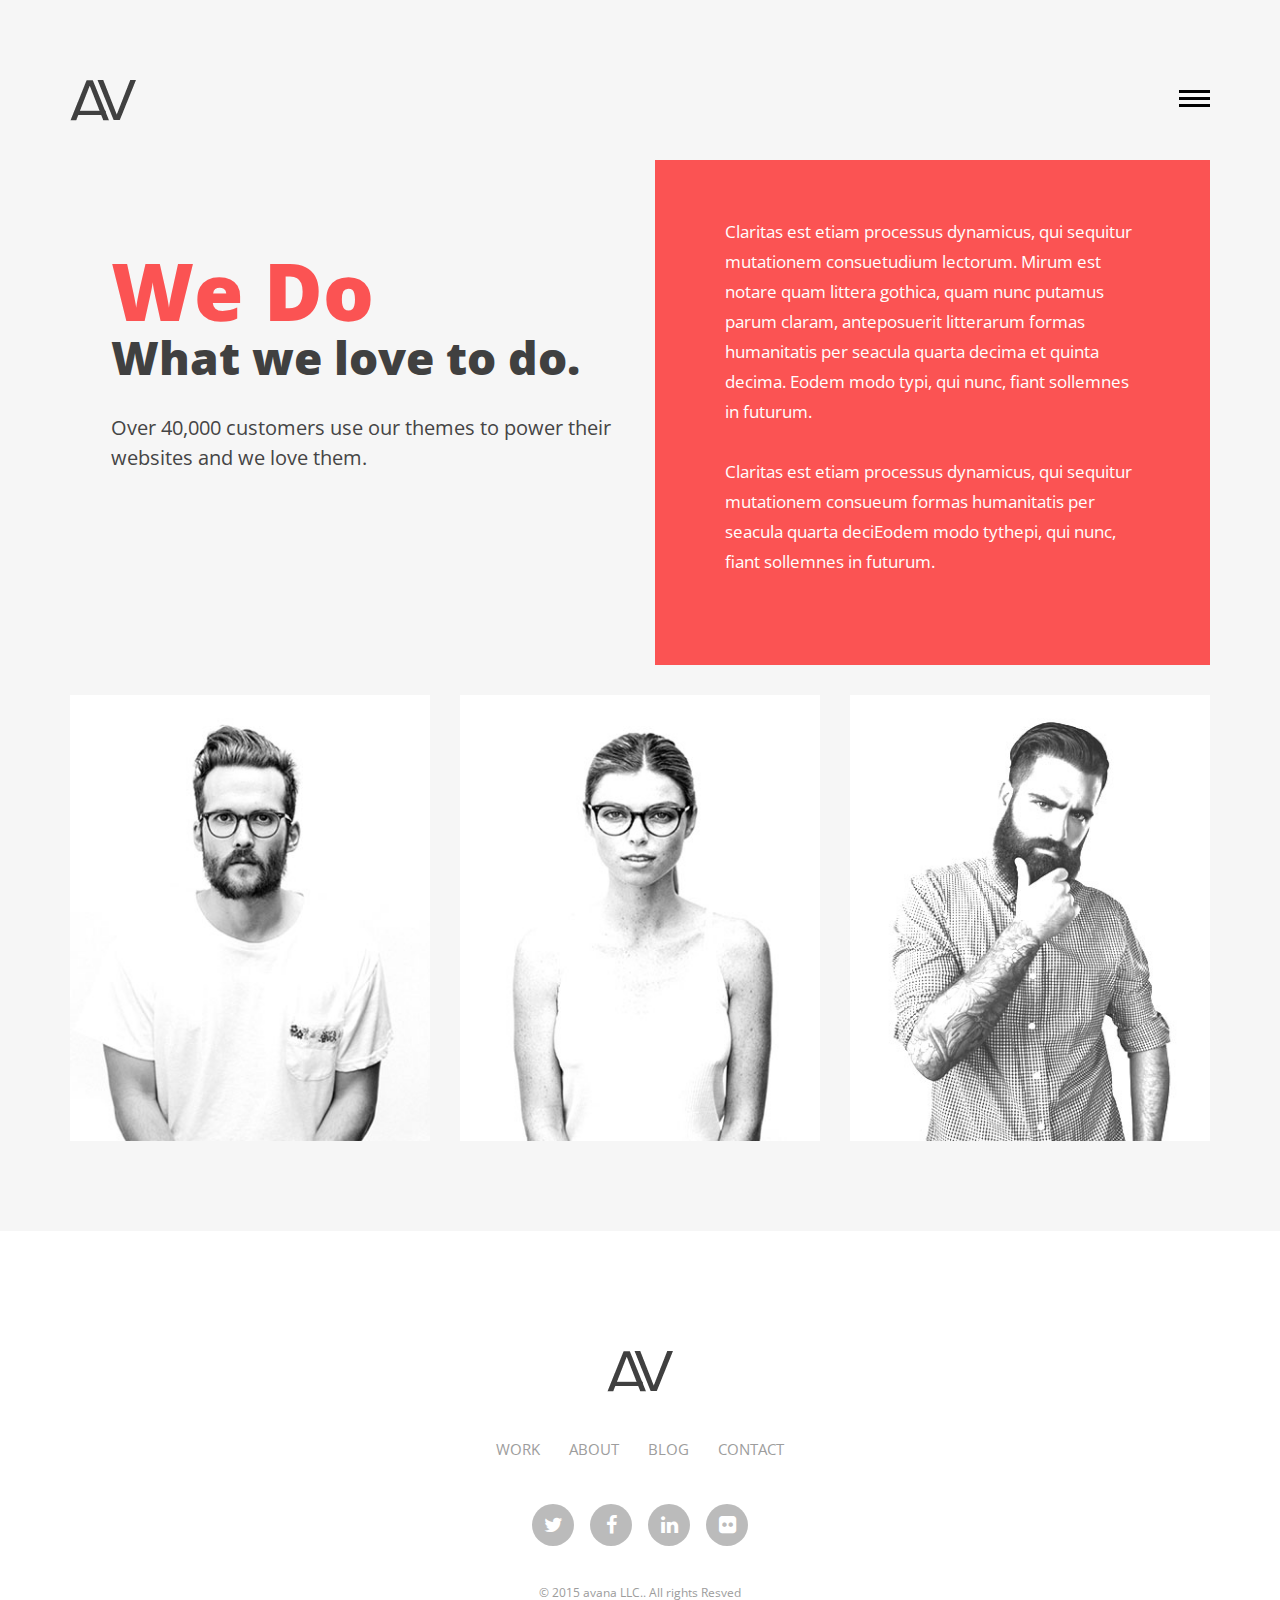
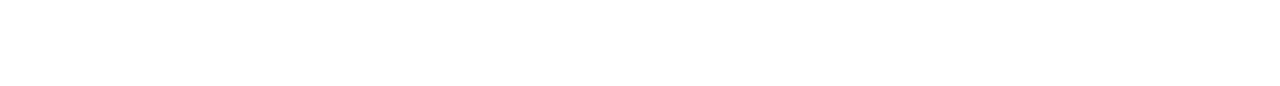
==== about.html @ 8146cd2e "first commit" ====
<!DOCTYPE HTML>

 <html>

    <head>

    	<meta name="viewport" content="width=device-width, initial-scale=1, maximum-scale=1" />

        <meta charset="utf-8">

        <!-- Description, Keywords and Author -->

        <meta name="description" content="">

        <meta name="author" content="">

        

        <title>:: avana LLC | About ::</title>

		<link rel="shortcut icon" href="images/favicon.ico" type="image/x-icon">



        <!-- style -->

        <link href="css/style.css" rel="stylesheet" type="text/css">

        <!-- style -->

        <!-- bootstrap -->

        <link href="css/bootstrap.min.css" rel="stylesheet" type="text/css">

        <!-- responsive -->

        <link href="css/responsive.css" rel="stylesheet" type="text/css">

        <!-- font-awesome -->

        <link href="css/fonts.css" rel="stylesheet" type="text/css">

        <link href="css/font-awesome.min.css" rel="stylesheet" type="text/css">

        <!-- font-awesome -->

        

	</head>



    <body>

    

    	<!-- header -->

        	<header role="header">

            	<div class="container">

                	<!-- logo -->

                    	<h1>

                        	<a href="index.html" title="avana LLC"><img src="images/logo.png" title="avana LLC" alt="avana LLC"/></a>

                        </h1>

                    <!-- logo -->

                    <!-- nav -->

                    <nav role="header-nav" class="navy">

                        <ul>

                            <li><a href="index.html" title="Work">Work</a></li>

                            <li class="nav-active"><a href="about.html" title="About">About</a></li>

                            <li><a href="blog.html" title="Blog">Blog</a></li>

                            <li><a href="contact.html" title="Contact">Contact</a></li>

                        </ul>

                    </nav>

                    <!-- nav -->

                </div>

            </header>

        <!-- header -->

        <!-- main -->

        <main role="main-inner-wrapper" class="container">

        	

            <div class="row">

            

            	<section class="col-xs-12 col-sm-6 col-md-6 col-lg-6 ">

                	<article role="pge-title-content">

                    	<header>

                        	<h2><span>We Do</span> What we love to do.</h2>

                        </header>

                        <p>Over 40,000 customers use our themes to power their websites and we love them.</p>

                    </article>

                </section>

                

                <section class="col-xs-12 col-sm-6 col-md-6 col-lg-6">

                	<article class="about-content">

                    	<p>Claritas est etiam processus dynamicus, qui sequitur mutationem consuetudium lectorum. Mirum est notare quam littera gothica, quam nunc putamus parum claram, anteposuerit litterarum formas humanitatis per seacula quarta decima et quinta decima. Eodem modo typi, qui nunc, fiant sollemnes in futurum.</p>

                        <p>Claritas est etiam processus dynamicus, qui sequitur mutationem consueum formas humanitatis per seacula quarta deciEodem modo tythepi, qui nunc, fiant sollemnes in futurum.</p>

                    </article>

                </section>

                

                <div class="clearfix"></div>

                

                <!-- thumbnails -->

                	<div class="thumbnails-pan">

                    	<section class="col-xs-12 col-sm-4 col-md-4 col-lg-4 ">

                        	<figure>

                            	<img src="images/about-images/about-image-1.jpg" class="img-responsive"/>

                            	<figcaption>

                                	<h3>John Doe</h3>

                                    <h5>The designer</h5>

                                </figcaption>

                            </figure>

                        </section>

                        <section class="col-xs-12 col-sm-4 col-md-4 col-lg-4 ">

                        	<figure>

                            	<img src="images/about-images/about-image-2.jpg" class="img-responsive"/>

                            	<figcaption>

                                	<h3>kristy Roan</h3>

                                    <h5>The Manager</h5>

                                </figcaption>

                            </figure>

                        </section>

                        <section class="col-xs-12 col-sm-4 col-md-4 col-lg-4 ">

                        	<figure>

                            	<img src="images/about-images/about-image-3.jpg" class="img-responsive"/>

                            	<figcaption>

                                	<h3>Jason takas</h3>

                                    <h5>The Founder</h5>

                                </figcaption>

                            </figure>

                        </section>

                        

                     

                    </div>

                <!-- thumbnails -->

                

                

            </div>

        </main>

    	<!-- main -->

        <!-- footer -->

        <footer role="footer">

            <!-- logo -->

                <h1>

                    <a href="index.html" title="avana LLC"><img src="images/logo.png" title="avana LLC" alt="avana LLC"/></a>

                </h1>

            <!-- logo -->

            <!-- nav -->

            <nav role="footer-nav">

            	<ul>

                	<li><a href="index.html" title="Work">Work</a></li>

                    <li><a href="about.html" title="About">About</a></li>

                    <li><a href="blog.html" title="Blog">Blog</a></li>

                    <li><a href="contact.html" title="Contact">Contact</a></li>

                </ul>

            </nav>

            <!-- nav -->

            <ul role="social-icons">

            	<li><a href="#"><i class="fa fa-twitter" aria-hidden="true"></i></a></li>

                <li><a href="#"><i class="fa fa-facebook" aria-hidden="true"></i></a></li>

                <li><a href="#"><i class="fa fa-linkedin" aria-hidden="true"></i></a></li>

                <li><a href="#"><i class="fa fa-flickr" aria-hidden="true"></i></a></li>

            </ul>

            <p class="copy-right">&copy; 2015  avana LLC.. All rights Resved</p>

        </footer>

        <!-- footer -->

    

        <!-- jQuery (necessary for Bootstrap's JavaScript plugins) -->

        <script src="js/jquery.min.js" type="text/javascript"></script>

        <!-- custom -->

		<script src="js/nav.js" type="text/javascript"></script>

        <script src="js/custom.js" type="text/javascript"></script>

        <!-- Include all compiled plugins (below), or include individual files as needed -->

        <script src="js/bootstrap.min.js" type="text/javascript"></script>

        <!-- jquery.countdown -->

        <script src="js/html5shiv.js" type="text/javascript"></script>

    </body>

</html>
---- css/style.css ----
/*

	Theme Name: avana LLC

	Template URI: 

	Description: 

	Author:

	Author URI: 

	License: 

	License URI:

	Version: 1.0

	

	1. Body style

	2. Header

	3. Main

	4. Footer

	5. About

	

*/

@import url(https://fonts.googleapis.com/css?family=Open+Sans:400,300,300italic,400italic,600,600italic,700,700italic,800,800italic);

html {

	-ms-text-size-adjust: 100%;

	-webkit-text-size-adjust: 100%;

}

*, *:before, *:after {

	-webkit-box-sizing: border-box;

	-moz-box-sizing: border-box;

	box-sizing: border-box;

}

input, textarea {

	-webkit-appearance: none;

	-webkit-border-radius: 0;

}

button, html input[type="button"],/* 1 */ input[type="reset"], input[type="submit"] {

	-webkit-appearance: button;

	cursor: pointer;

 *overflow:visible;

}

body, img,.commentys-form input[type="text"],.commentys-form input[type="email"],.commentys-form input[type="url"],.commentys-form textarea {

	transition: all .2s linear;

	-o-transition: all .2s linear;

	-moz-transition: all .2s linear;

	-webkit-transition: all .2s linear;

}

html, body, div, span, object, iframe, h1, h2, h3, h4, h5, h6, p, blockquote, pre, abbr, address, cite, code, del, dfn, em, img, ins, kbd, q, samp, small, strong, sub, sup, var, b, i, dl, dt, dd, ol, ul, li, fieldset, form, label, legend, table, caption, tbody, tfoot, thead, tr, th, td, article, aside, canvas, details, figcaption, figure, footer, header, hgroup, menu, nav, section, summary, time, mark, audio, video, input, main {

	-webkit-box-sizing: border-box;

	-moz-box-sizing: border-box;

	box-sizing: border-box;

	margin: 0;

	padding: 0;

	vertical-align: baseline;

	border: 0;

	outline: 0;

}

article, aside, details, figcaption, figure, footer, header, hgroup, menu, nav, section, img, main {

	display: block

}

audio, canvas, video {

	display: inline-block;

 *display:inline;

 *zoom:1

}

blockquote:before, blockquote:after, q:before, q:after {

	content: '';

	content: none;

}

.clear {

	clear: both;

	line-height: 0;

	height: 0;

}

a {

	text-decoration: none;

	outline: none;

	color: #010101;

	transition-delay: 0s;

	transition-duration: 0.6s;

	transition-property: all;

	transition-timing-function: ease;

}

a:focus, img:focus, button:focus, .btn:focus {outline: none;}

::-moz-selection {background-color:#fb5353;color:#fff;text-shadow:none;}

::selection {background-color: #fb5353;color: #fff;text-shadow: none;}

@font-face {font-family: 'Open Sans', sans-serif;}

/*===== Header ===*/

header[role="header"]{ padding-top:80px; padding-bottom:39px}

header[role="header"] h1{ padding:0; margin:0}

header[role="header"] h1 > a{ max-width:66px; display:block; float:left}

header[role="header"] nav{ padding-top:10px;transition-delay: 0s;

transition-duration: 0.6s;transition-property: all;transition-timing-function: ease;}

header[role="header"] nav ul{ display:none; position: fixed; z-index:60; text-align:center; width:100%; height:100%; top:0; left:0; right:0; background-color:rgba(255,255,255,0.8); padding:0; margin:0; padding-top:199px;}

header[role="header"] nav ul > li{ font-weight:800; font-size:42px; display:block}

header[role="header"] nav ul > li > a{ display:block; line-height:72px; color:#404040}

header[role="header"] nav ul > li:hover a,header[role="header"] nav ul > li.nav-active a{ text-decoration:none; color:#fb5353}

header[role="header"] nav #menu-button {width: 31px;font-size: 0;float: right;height: 19px;position: relative; z-index:70;

-webkit-transform: rotate(0deg);-moz-transform: rotate(0deg);-o-transform: rotate(0deg);transform: rotate(0deg);-webkit-transition: .5s ease-in-out;-moz-transition: .5s ease-in-out;-o-transition: .5s ease-in-out;transition: .5s ease-in-out;cursor: pointer;}

header[role="header"] nav #menu-button span {display: block;position: absolute;z-index: 60;height: 3px;

width: 100%;background: #111111;opacity: 1;left: 0;

-webkit-transform: rotate(0deg);-moz-transform: rotate(0deg);-o-transform: rotate(0deg);

transform: rotate(0deg);-webkit-transition: .25s ease-in-out;-moz-transition: .25s ease-in-out;-o-transition: .25s ease-in-out;transition: .25s ease-in-out;}

header[role="header"] nav #menu-button span {background: #010101;}

header[role="header"] nav #menu-button span:nth-child(1) {top:0px;}

header[role="header"] nav #menu-button span:nth-child(2) {top:7px;}

header[role="header"] nav #menu-button span:nth-child(3) {top:14px;}

header[role="header"] nav #menu-button.open span:nth-child(1) {top: 10px;

-webkit-transform: rotate(135deg);-moz-transform: rotate(135deg);-o-transform: rotate(135deg);transform: rotate(135deg);}

header[role="header"] nav #menu-button.open span:nth-child(2) {opacity: 0;left: -60px;}

header[role="header"] nav #menu-button.open span:nth-child(3) {top: 10px;

-webkit-transform: rotate(-135deg);-moz-transform: rotate(-135deg);-o-transform: rotate(-135deg);transform: rotate(-135deg);}

/*===== main ===*/

main[role="main-home-wrapper"],main[role="main-inner-wrapper"] { padding-bottom:90px}

main[role="main-home-wrapper"] article[role="pge-title-content"],main[role="main-inner-wrapper"] article[role="pge-title-content"]{ padding-left:41px}

main[role="main-home-wrapper"] article[role="pge-title-content"] header,main[role="main-inner-wrapper"] article[role="pge-title-content"] header{ padding-bottom:19px; padding-top:83px}

main[role="main-home-wrapper"] article[role="pge-title-content"] header h2,main[role="main-inner-wrapper"] article[role="pge-title-content"] header h2{ font-size:46px; line-height:53px; color:#404040; font-weight:800}

main[role="main-home-wrapper"] article[role="pge-title-content"] header h2 span,main[role="main-inner-wrapper"] article[role="pge-title-content"] header h2 span{ display:block; font-size:80px; color:#fb5353; padding-bottom:15px}

main[role="main-home-wrapper"] article[role="pge-title-content"] p,main[role="main-inner-wrapper"] article[role="pge-title-content"] p{ font-size:20px; line-height:30px; color:#454545}

/*===== footer ===*/

footer[role="footer"]{ background-color:#FFF; padding-top:100px; padding-bottom:77px}

footer[role="footer"] > h1 a{ margin:0 auto; display:block; max-width:66px;}

footer[role="footer"] nav{ padding-top:37px; padding-bottom:43px}

footer[role="footer"] nav > ul{ text-align:center; padding:0; margin:0}

footer[role="footer"] nav > ul > li{ display: inline-block; text-transform:uppercase; font-size:15px; margin:0 13px}

footer[role="footer"] nav > ul > li > a{ color:#9d9d9d}

footer[role="footer"] nav > ul > li:hover a{ text-decoration:none; color:#fb5353}

footer[role="footer"] ul[role="social-icons"]{ padding:0; margin:0; text-align:center; padding-bottom:40px;}

footer[role="footer"] ul[role="social-icons"] > li{ display: inline-block; margin:0 6.5px}

footer[role="footer"] ul[role="social-icons"] > li > a{ display:block; width:42px; height:42px; background-color:#bbbbbb; color:#FFF; line-height:42px; font-size:20px; border-radius:100%; text-align:center}

footer[role="footer"] ul[role="social-icons"] > li:hover a{ background-color:#fb5353}

footer[role="footer"] .copy-right{ text-align:center; display:block; font-size:12px; line-height:13px; color:#9c9c9c}

/*===== About ===*/

main[role="main-inner-wrapper"] .about-content{ background-color:#fb5353; padding-top:57px; padding-left:70px; padding-right:67px; padding-bottom:58px}

main[role="main-inner-wrapper"] .about-content p{ font-size:17px; line-height:30px; color:#FFF; padding-bottom:20px}

main[role="main-inner-wrapper"] .thumbnails-pan{ padding-top:30px}

main[role="main-inner-wrapper"] .thumbnails-pan section figure{ background-color:#FFF; position:relative; overflow:hidden; cursor:pointer}

main[role="main-inner-wrapper"] .thumbnails-pan section figure,main[role="main-inner-wrapper"] .thumbnails-pan section figure, img,main[role="main-inner-wrapper"] .thumbnails-pan section figure figcaption,section.blog-content figure,section.blog-content figure img,section.blog-content  article{transition-delay: 0s;transition-duration: 0.6s;transition-property: all;transition-timing-function: ease;}

main[role="main-inner-wrapper"] .thumbnails-pan section figure figcaption{ position:absolute; bottom:-50%; left:0; right:0; background-color:#fb5353; margin:0 69px; text-align:center; color:#FFF; padding-top:16px; padding-bottom:27px}

main[role="main-inner-wrapper"] .thumbnails-pan section figure figcaption h3{ font-size:21px; line-height:22px; font-weight:300}

main[role="main-inner-wrapper"] .thumbnails-pan section figure figcaption h5{ text-transform:uppercase; font-size:13px; line-height:14px; font-weight:bold}

main[role="main-inner-wrapper"] .thumbnails-pan section figure:hover,section.blog-content:hover article{ background-color:#fb5353; color:#FFF}

main[role="main-inner-wrapper"] .thumbnails-pan section figure:hover img,section.blog-content:hover figure img{-webkit-transform: scale3d(1.08,1.08,2);transform: scale3d(1.08,1.08,2); opacity:0.5}

main[role="main-inner-wrapper"] .thumbnails-pan section figure:hover figcaption{ bottom:0;}

/*===== Blog ===*/

article[role="pge-title-content"].blog-header{ padding-bottom:218px}

section.blog-content{ margin-bottom:29px}

section.blog-content figure{ overflow:hidden; position:relative;background-color: rgba(255,255,255,0.4); cursor:pointer}

section.blog-content figure .post-date{ text-align:center; color:#FFF; font-weight:800; font-size:14px; line-height:18px; text-transform:uppercase; display:block; background-color:#fb5353; width:130px; height:130px; position:absolute; left:0; top:0; padding-top:41px; z-index:50}

section.blog-content figure .post-date span{ font-size:50px; line-height:35px; display:block}

section.blog-content  article{ font-size:21px; line-height:30px; color:#FFF;  font-weight:800; color:#343434; padding-left:42px; padding-top:33px; padding-bottom:31px;}

section.blog-content:hover figure img{ opacity:0.5}

/*===== Contact ===*/

article[role="pge-title-content"].contact-header{ padding-bottom:218px}

article[role="pge-title-content"].contact-header p a{ color:#343434; padding-right:34px}

article[role="pge-title-content"].contact-header p a:hover{color:#fb5353; text-decoration:none}

.demo-wrapper {width: 100%;margin: 0 auto;height:499px;}

#surabaya {width: 100%;height: 100%;}

.error_message{ color:#e84d49}

#success_page h3,#success_page p{color:#60ca6f }

.contat-from-wrapper{ padding:0 69px; margin-top:108px}

.contat-from-wrapper input[type="text"],.contat-from-wrapper input[type="email"],.contat-from-wrapper textarea{ width:100%; display:block; outline:none; border-bottom:1px solid #bbbbbb; background-color:inherit; color:#404040; font-size:21px; line-height:23px; padding-bottom:24px}

.contat-from-wrapper input[type="text"]:focus,.contat-from-wrapper input[type="email"]:focus,.contat-from-wrapper textarea:focus{ border-bottom-color:#9f9e9e}

.contat-from-wrapper form ::-webkit-input-placeholder { color:#404040; }

.contat-from-wrapper form ::-moz-placeholder { color:#404040; } /* firefox 19+ */

.contat-from-wrapper form :-ms-input-placeholder { color:#404040; } /* ie */

.contat-from-wrapper form input:-moz-placeholder { color:#404040; }

.contat-from-wrapper textarea{ border-bottom:1px solid #bbbbbb; border-left:none; border-right:none; border-top:none; height:77px; margin-top:56px}

.contat-from-wrapper input[type="submit"]{ display:block; border:none; outline:none; width:200px; line-height:60px; text-transform:uppercase; font-size:21px; color:#FFF; font-weight:800; letter-spacing:2px; background-color:#e84d49; margin:41px auto; margin-bottom:0}

.contat-from-wrapper input[type="submit"]:hover{background-color:#f8524e}

/*== Work Details ==*/

.work-details,.blog-details{ padding:0 69px; margin-top:73px}

.work-details header h2{ color:#343434; font-size:36px; font-weight:800}

.work-details header a{ display:inline-block; color:#fb5353; font-size:18px;font-weight:800;padding-top:3px}

.work-details header a i{ color:#0d0d0d; padding-left:10px}

.work-details header a:hover{ color:#0d0d0d; text-decoration:none}

.work-details header a:hover i{ color:#fb5353}

.work-details p{ font-size:16px; color:#666666; line-height:30px; margin-bottom:20px; font-weight:300}

.work-details p strong{ font-weight:800}

.work-images{ margin-top:46px}

.work-images li{ margin-bottom:50px}

/*== Blog Details ==*/

.bog-header { padding-bottom:62px}

.bog-header h3,.comments-pan h3,.commentys-form h4{ color:#404040;font-weight:800; padding-bottom:24px; display:block}

.bog-header h3 span{ color:#fb5353}

.bog-header h2{ font-size:36px; font-weight:normal}

.blog-details .enter-content{ margin-top:62px}

.blog-details .enter-content p{ font-size:16px; line-height:30px; font-weight:300; margin-bottom:23px}

.comments-pan{border-top:2px solid #dedede; padding-top:15px}

.comments-pan h3{border-bottom:2px solid #dedede; padding-bottom:34px; margin-bottom:52px}

.comments-reply,.reply-pan{ padding:0; margin:0; list-style:none}

.comments-reply li{ display:block; border-bottom:2px solid #dedede; overflow:hidden; padding-bottom:51px; margin-bottom:39px}

.comments-reply li figure{ float:left; width:70px; background-color:#000}

.comments-reply li section{ float:left; padding-left:30px; font-size:16px; line-height:30px; font-weight:300; color:#343434;width: 92%;}

.comments-reply li section .date-pan{ font-size:14px; line-height:18px; padding-bottom:25px}

.comments-reply li section h4{font-weight:800; color:#404040; font-size:21px; margin-bottom:6px; margin-top:0}

.comments-reply li section h4 a{ font-size:16px; color:#fb5353;font-weight:400; display:inline-block; padding-left:20px}

.reply-pan{ clear:both; display:block; margin-left:100px;padding-top:39px }

.reply-pan li{ border-bottom:none;border-top:2px solid #dedede; padding-bottom:0; margin-bottom:0;padding-top:38px;}

.commentys-form h4{ font-size:24px}

.commentys-form form{ margin-top:30px}

.commentys-form input[type="text"],.commentys-form input[type="email"],.commentys-form input[type="url"],.commentys-form textarea{ font-size:21px; line-height:22px; color:#404040; padding-bottom:26px; border-bottom:2px solid #bbbbbb; width:100%; display:block; border-left:none; border-right:none; border-top:none; background-color:transparent; outline:none}

.commentys-form textarea{ margin-top:57px}

.commentys-form input[type="text"]:focus,.commentys-form input[type="email"]:focus,.commentys-form input[type="url"]:focus,.commentys-form textarea:focus{ border-bottom-color:#000}

.commentys-form input[type="button"]{ padding:0 36px; text-transform:uppercase; display:inline-block; font-size:21px; line-height:60px; color:#FFF; font-weight: bold; text-align:center; border:none; outline:none; background-color:#fb5353; margin-top:50px}

.commentys-form input[type="button"]:hover{ background-color:#ff5c5c}
---- css/responsive.css ----
/* md */
@media (min-width: 992px) and (max-width: 1199px) {
	.comments-reply li section{ width:88%}
}
/* sm */
@media (min-width: 768px) and (max-width: 991px) {
	header[role="header"]{ padding:8% 0;}
	header[role="header"] nav ul{ padding-top:10%}
	main[role="main-home-wrapper"] article[role="pge-title-content"],main[role="main-inner-wrapper"] article[role="pge-title-content"]{ padding-left:0}
	main[role="main-home-wrapper"] article[role="pge-title-content"] header,main[role="main-inner-wrapper"] article[role="pge-title-content"] header{ padding-top:0}
	main[role="main-home-wrapper"] article[role="pge-title-content"] header h2,main[role="main-inner-wrapper"] article[role="pge-title-content"] header h2{ font-size:34px}
	main[role="main-home-wrapper"] article p br{ display:none}
	footer[role="footer"]{ padding:30px 0}
	footer[role="footer"] nav{ padding:15px 0}
	main[role="main-inner-wrapper"] .about-content{ padding:5%}
	main[role="main-inner-wrapper"] .thumbnails-pan section figure figcaption{ margin:0 10%}
	section.blog-content figure .post-date{ padding-top:20px; height:100px; width:100px}
	article.contact-header[role="pge-title-content"] p a{padding-right:10px}
	.contat-from-wrapper{ margin-top:10px; padding:0 15px}
	.grid-lod li{ width:100% !important; position:static !important; display:inline-block}
	.grid-lod li img{ width:100%}
	.work-details,.blog-details{ padding:0; margin-top:0}
	.comments-reply li section{ width:88%}
}
/* xs */
@media (max-width: 767px) {
	header[role="header"]{ padding:8% 0;}
	header[role="header"] nav ul{ padding-top:10%}
	header[role="header"] nav ul > li{ font-size:30px}
	header[role="header"] nav ul > li > a{ line-height:55px}
	main[role="main-home-wrapper"] article[role="pge-title-content"],main[role="main-inner-wrapper"] article[role="pge-title-content"]{ padding-left:0}
	main[role="main-home-wrapper"] article[role="pge-title-content"] header,main[role="main-inner-wrapper"] article[role="pge-title-content"] header{ padding-top:10px}
	main[role="main-home-wrapper"] article[role="pge-title-content"] header h2,main[role="main-inner-wrapper"] article[role="pge-title-content"] header h2{ font-size:47px}
	main[role="main-home-wrapper"] article[role="pge-title-content"] header h2 span, main[role="main-inner-wrapper"] article[role="pge-title-content"] header h2 span{ font-size:60px;}
	main[role="main-home-wrapper"] article{ padding-bottom:30px}
	main[role="main-home-wrapper"] article p br{ display:none}
	footer[role="footer"]{ padding:40px 0}
	footer[role="footer"] nav{ padding:15px 0}
	main[role="main-inner-wrapper"] .about-content{ padding:5%}
	main[role="main-inner-wrapper"] .thumbnails-pan section figure{ margin-bottom:20px}
	article[role="pge-title-content"].blog-header,article[role="pge-title-content"].contact-header{ padding-bottom:30px}
	section.blog-content figure .post-date{ padding-top:20px; height:100px; width:100px}
	section.blog-content article{ padding:2% 5%; font-size:18px; line-height:24px;font-family: 'proxima_nova_cn_rgregular';}
	article.contact-header[role="pge-title-content"] p a{ font-size:18px; padding-right:10px}
	.contat-from-wrapper{ margin-top:10px; padding:0 15px}
	.contat-from-wrapper input[type="text"], .contat-from-wrapper input[type="email"]{ margin-bottom:20px}
	.contat-from-wrapper textarea{ margin-top:0}
	.work-details,.blog-details{ padding:0; margin-top:0}
	.work-images{ margin-top:0}
	.work-images li{ margin-bottom:0; width:100%}
	.work-images li figcaption h2{ font-size:18px;}
	.grid-lod li{ width:100% !important; position:static !important}
	.bog-header h3, .comments-pan h3, .commentys-form h4{ padding-bottom:0}
	.bog-header h2{ font-size:18px; line-height:26px}
	.bog-header{ padding-bottom:20px}
	.blog-details .enter-content{ margin-top:10px}
	.blog-details .enter-content p,.comments-reply li section{ font-size:14px; line-height:26px}
	.comments-pan h3{ padding-bottom:20px; margin-top:0}
	.comments-reply li section{ float:none; width:auto; padding-left:0}
	.comments-reply li figure{ margin-right:20px}
	.reply-pan{ margin-left:20px}
	.commentys-form input[type="text"], .commentys-form input[type="email"], .commentys-form input[type="url"], .commentys-form textarea{ margin-bottom:20px}
	.commentys-form textarea{ margin-top:0; margin-bottom:0}
	
}
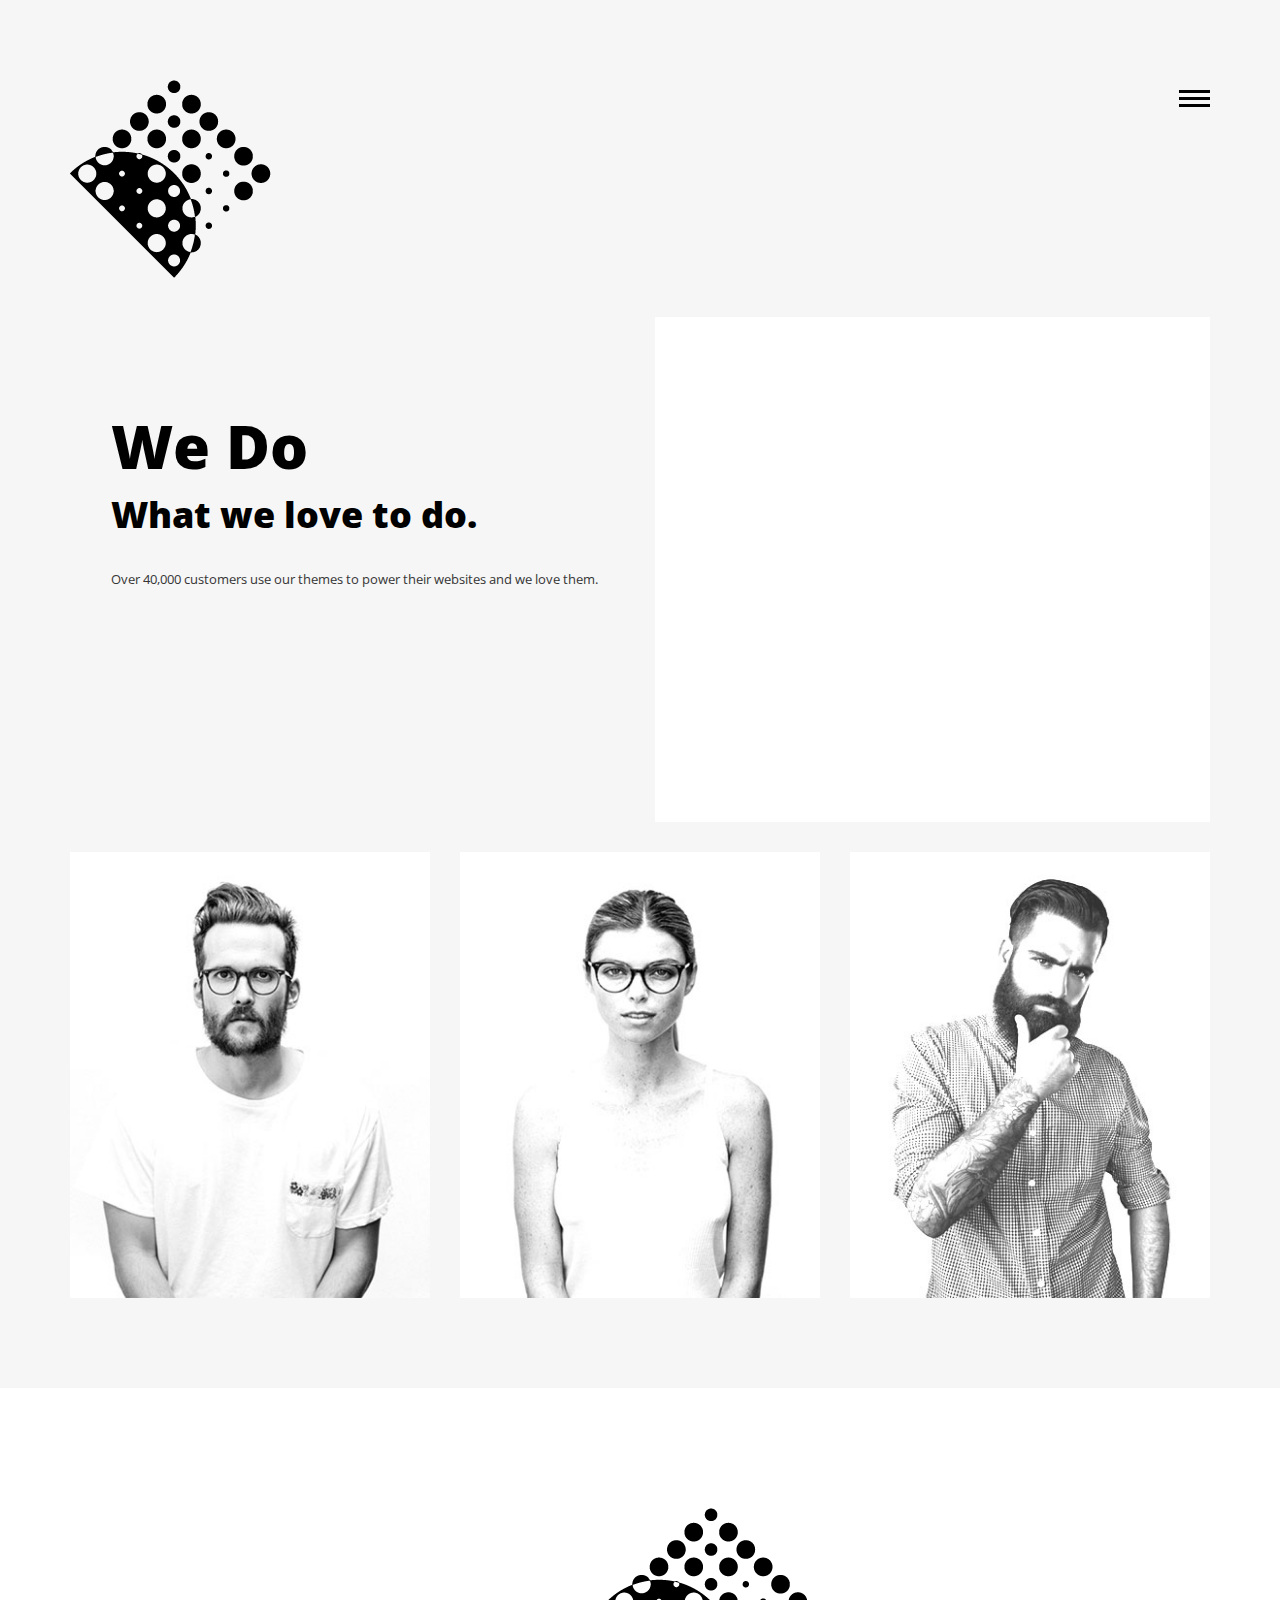
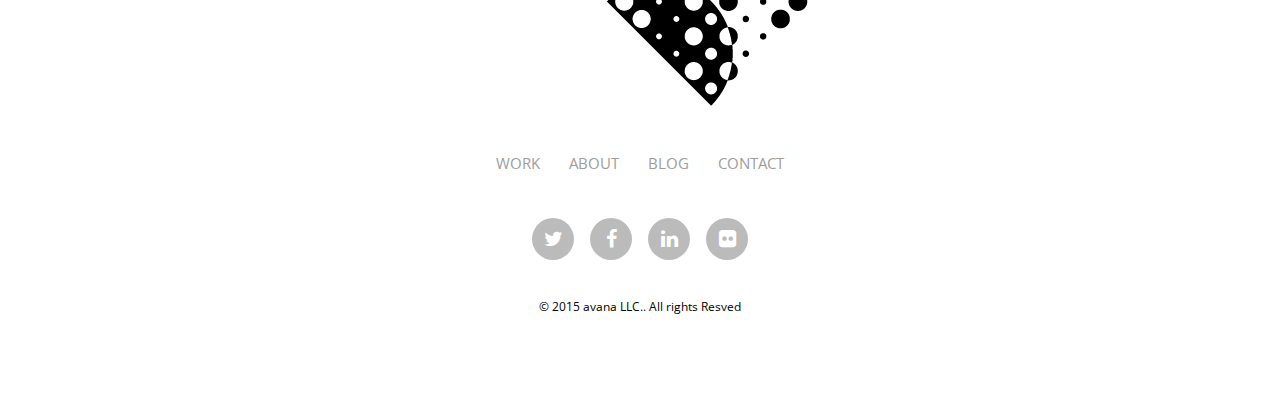
==== commit 18262d08: "update" ====
--- a/about.html
+++ b/about.html
@@ -10,13 +10,13 @@
 
         <!-- Description, Keywords and Author -->
 
-        <meta name="description" content="">
-
-        <meta name="author" content="">
+        <meta name="description" content="A Floating Space.">
+
+        <meta name="author" content="Luisa@afloating.space">
 
         
 
-        <title>:: avana LLC | About ::</title>
+        <title>:: A Floating Space | A Place to Think ::</title>
 
 		<link rel="shortcut icon" href="images/favicon.ico" type="image/x-icon">
 
@@ -64,7 +64,7 @@
 
                     	<h1>
 
-                        	<a href="index.html" title="avana LLC"><img src="images/logo.png" title="avana LLC" alt="avana LLC"/></a>
+                        	<a href="index.html" title="A Floating Space"><img src="images/logo.png" title="A Floating Space" alt="A Floating Space, abstract shapes of bubbles foaming up."/></a>
 
                         </h1>
 
--- a/css/style.css
+++ b/css/style.css
@@ -138,11 +138,11 @@
 
 a {
 
-	text-decoration: none;
+	text-decoration: underline;
 
 	outline: none;
 
-	color: #010101;
+	color: #ffffff;
 
 	transition-delay: 0s;
 
@@ -156,9 +156,9 @@
 
 a:focus, img:focus, button:focus, .btn:focus {outline: none;}
 
-::-moz-selection {background-color:#fb5353;color:#fff;text-shadow:none;}
-
-::selection {background-color: #fb5353;color: #fff;text-shadow: none;}
+::-moz-selection {background-color:#333333;color:#fff;text-shadow:none;}
+
+::selection {background-color: #000000;color: #fff;text-shadow: none;}
 
 @font-face {font-family: 'Open Sans', sans-serif;}
 
@@ -174,13 +174,13 @@
 
 transition-duration: 0.6s;transition-property: all;transition-timing-function: ease;}
 
-header[role="header"] nav ul{ display:none; position: fixed; z-index:60; text-align:center; width:100%; height:100%; top:0; left:0; right:0; background-color:rgba(255,255,255,0.8); padding:0; margin:0; padding-top:199px;}
+header[role="header"] nav ul{ display:none; position: fixed; z-index:60; text-align:left; width:100%; height:100%; top:0; left:0; right:0; background-color:rgba(255,255,255,0.8); padding:0; margin:0; padding-top:199px;}
 
 header[role="header"] nav ul > li{ font-weight:800; font-size:42px; display:block}
 
-header[role="header"] nav ul > li > a{ display:block; line-height:72px; color:#404040}
-
-header[role="header"] nav ul > li:hover a,header[role="header"] nav ul > li.nav-active a{ text-decoration:none; color:#fb5353}
+header[role="header"] nav ul > li > a{ display:block; line-height:72px; color:#000000}
+
+header[role="header"] nav ul > li:hover a,header[role="header"] nav ul > li.nav-active a{ text-decoration:underline;; color:#000000}
 
 header[role="header"] nav #menu-button {width: 31px;font-size: 0;float: right;height: 19px;position: relative; z-index:70;
 
@@ -188,13 +188,13 @@
 
 header[role="header"] nav #menu-button span {display: block;position: absolute;z-index: 60;height: 3px;
 
-width: 100%;background: #111111;opacity: 1;left: 0;
+width: 100%;background: #000000;opacity: 1;left: 0;
 
 -webkit-transform: rotate(0deg);-moz-transform: rotate(0deg);-o-transform: rotate(0deg);
 
 transform: rotate(0deg);-webkit-transition: .25s ease-in-out;-moz-transition: .25s ease-in-out;-o-transition: .25s ease-in-out;transition: .25s ease-in-out;}
 
-header[role="header"] nav #menu-button span {background: #010101;}
+header[role="header"] nav #menu-button span {background: #000000;}
 
 header[role="header"] nav #menu-button span:nth-child(1) {top:0px;}
 
@@ -220,11 +220,13 @@
 
 main[role="main-home-wrapper"] article[role="pge-title-content"] header,main[role="main-inner-wrapper"] article[role="pge-title-content"] header{ padding-bottom:19px; padding-top:83px}
 
-main[role="main-home-wrapper"] article[role="pge-title-content"] header h2,main[role="main-inner-wrapper"] article[role="pge-title-content"] header h2{ font-size:46px; line-height:53px; color:#404040; font-weight:800}
-
-main[role="main-home-wrapper"] article[role="pge-title-content"] header h2 span,main[role="main-inner-wrapper"] article[role="pge-title-content"] header h2 span{ display:block; font-size:80px; color:#fb5353; padding-bottom:15px}
-
-main[role="main-home-wrapper"] article[role="pge-title-content"] p,main[role="main-inner-wrapper"] article[role="pge-title-content"] p{ font-size:20px; line-height:30px; color:#454545}
+main[role="main-home-wrapper"] article[role="pge-title-content"] header h2,main[role="main-inner-wrapper"] article[role="pge-title-content"] header h2{ font-size:36px; line-height:53px; color:#000000; font-weight:800}
+
+main[role="main-home-wrapper"] article[role="pge-title-content"] header h2 span,main[role="main-inner-wrapper"] article[role="pge-title-content"] header h2 span{ display:block; font-size:60px; color:#000000; padding-bottom:15px}
+
+main[role="main-home-wrapper"] article[role="pge-title-content"] p,main[role="main-inner-wrapper"] article[role="pge-title-content"] p a{ font-size:16px; line-height:30px; color:#000000}
+
+main[role="main-home-wrapper"] article[role="pge-title-content"] a[role="main-inner-wrapper"] article[role="pge-title-content"] a { font-size: 20px; color: #000000; text-decoration: underline;}
 
 /*===== footer ===*/
 
@@ -248,13 +250,13 @@
 
 footer[role="footer"] ul[role="social-icons"] > li > a{ display:block; width:42px; height:42px; background-color:#bbbbbb; color:#FFF; line-height:42px; font-size:20px; border-radius:100%; text-align:center}
 
-footer[role="footer"] ul[role="social-icons"] > li:hover a{ background-color:#fb5353}
-
-footer[role="footer"] .copy-right{ text-align:center; display:block; font-size:12px; line-height:13px; color:#9c9c9c}
+footer[role="footer"] ul[role="social-icons"] > li:hover a{ background-color:#000000;}
+
+footer[role="footer"] .copy-right{ text-align:center; display:block; font-size:12px; line-height:13px; color:#000000}
 
 /*===== About ===*/
 
-main[role="main-inner-wrapper"] .about-content{ background-color:#fb5353; padding-top:57px; padding-left:70px; padding-right:67px; padding-bottom:58px}
+main[role="main-inner-wrapper"] .about-content{ background-color:#ffffff; padding-top:57px; padding-left:70px; padding-right:67px; padding-bottom:58px}
 
 main[role="main-inner-wrapper"] .about-content p{ font-size:17px; line-height:30px; color:#FFF; padding-bottom:20px}
 
@@ -264,13 +266,13 @@
 
 main[role="main-inner-wrapper"] .thumbnails-pan section figure,main[role="main-inner-wrapper"] .thumbnails-pan section figure, img,main[role="main-inner-wrapper"] .thumbnails-pan section figure figcaption,section.blog-content figure,section.blog-content figure img,section.blog-content  article{transition-delay: 0s;transition-duration: 0.6s;transition-property: all;transition-timing-function: ease;}
 
-main[role="main-inner-wrapper"] .thumbnails-pan section figure figcaption{ position:absolute; bottom:-50%; left:0; right:0; background-color:#fb5353; margin:0 69px; text-align:center; color:#FFF; padding-top:16px; padding-bottom:27px}
+main[role="main-inner-wrapper"] .thumbnails-pan section figure figcaption{ position:absolute; bottom:-50%; left:0; right:0; background-color:#fb5353; margin:0 69px; text-align:left; color:#FFF; padding-top:16px; padding-bottom:27px}
 
 main[role="main-inner-wrapper"] .thumbnails-pan section figure figcaption h3{ font-size:21px; line-height:22px; font-weight:300}
 
 main[role="main-inner-wrapper"] .thumbnails-pan section figure figcaption h5{ text-transform:uppercase; font-size:13px; line-height:14px; font-weight:bold}
 
-main[role="main-inner-wrapper"] .thumbnails-pan section figure:hover,section.blog-content:hover article{ background-color:#fb5353; color:#FFF}
+main[role="main-inner-wrapper"] .thumbnails-pan section figure:hover,section.blog-content:hover article{ background-color:#008080; color:#FFF}
 
 main[role="main-inner-wrapper"] .thumbnails-pan section figure:hover img,section.blog-content:hover figure img{-webkit-transform: scale3d(1.08,1.08,2);transform: scale3d(1.08,1.08,2); opacity:0.5}
 
